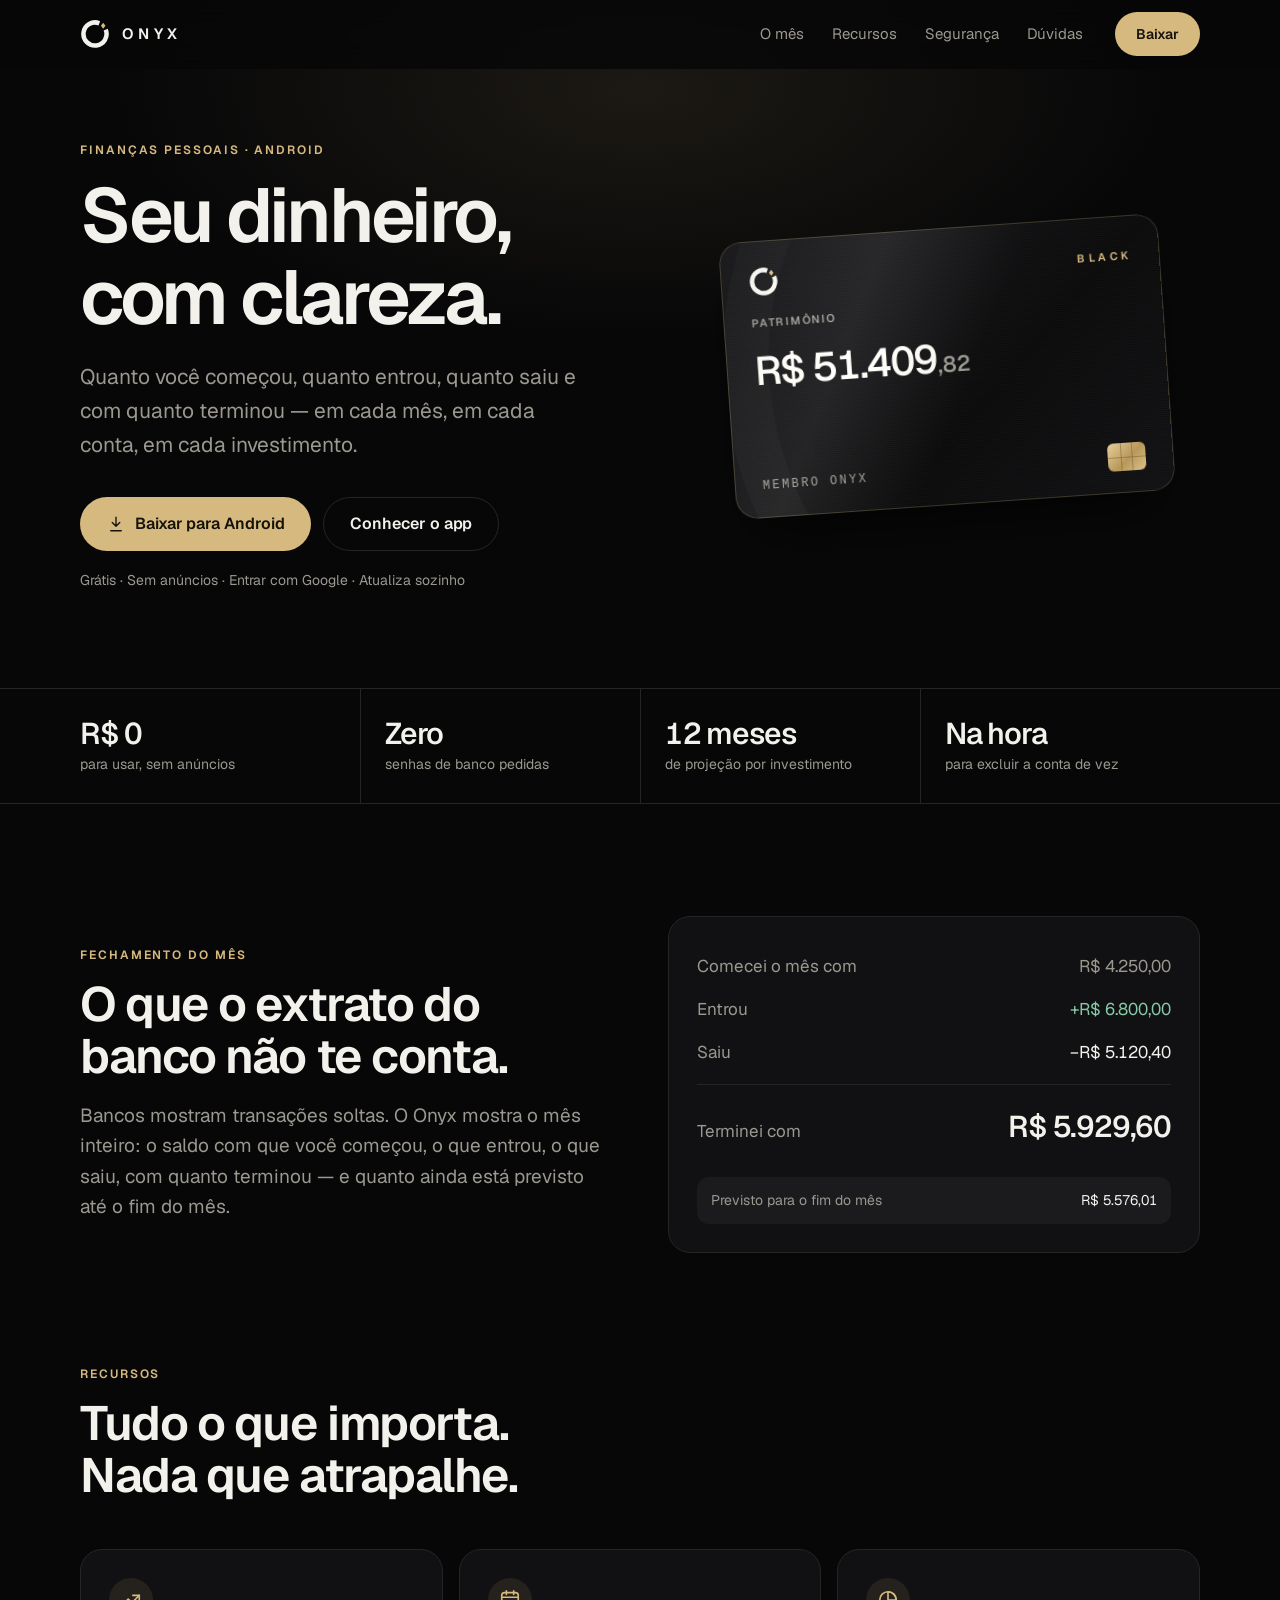
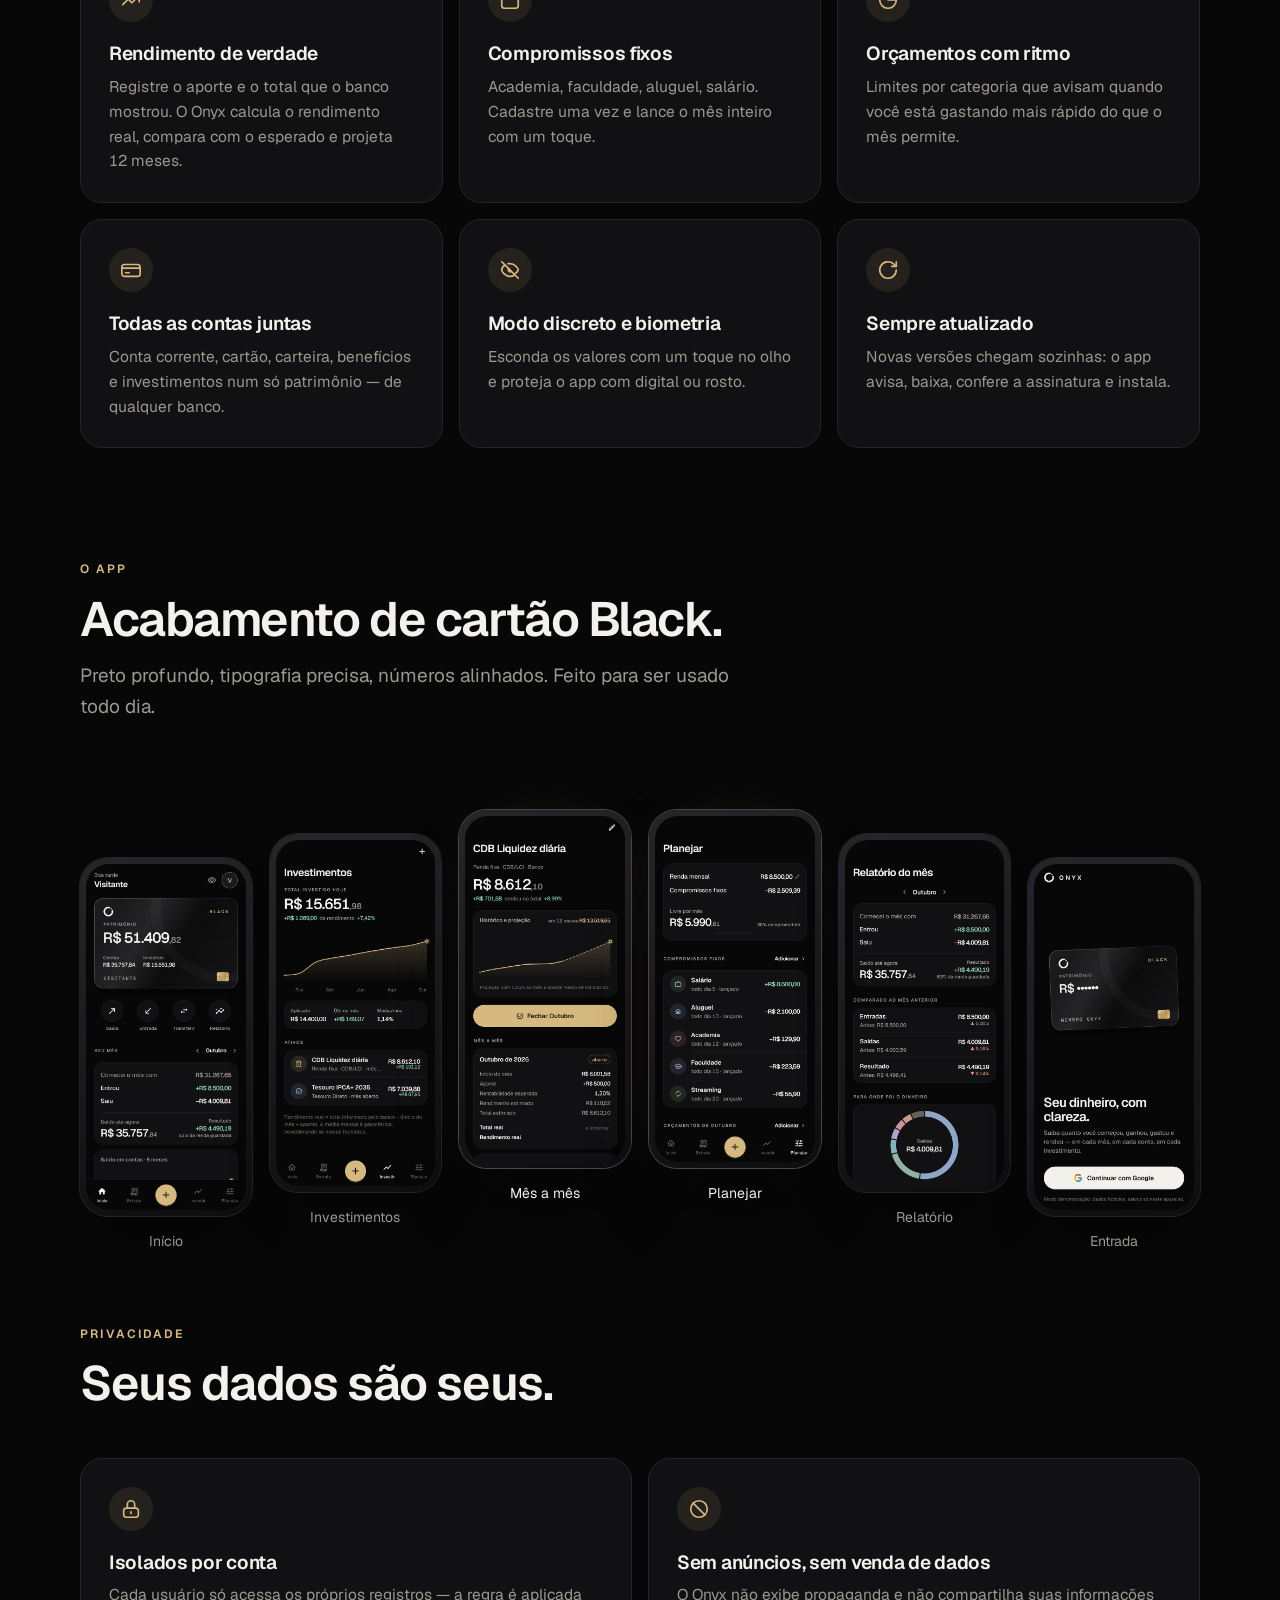
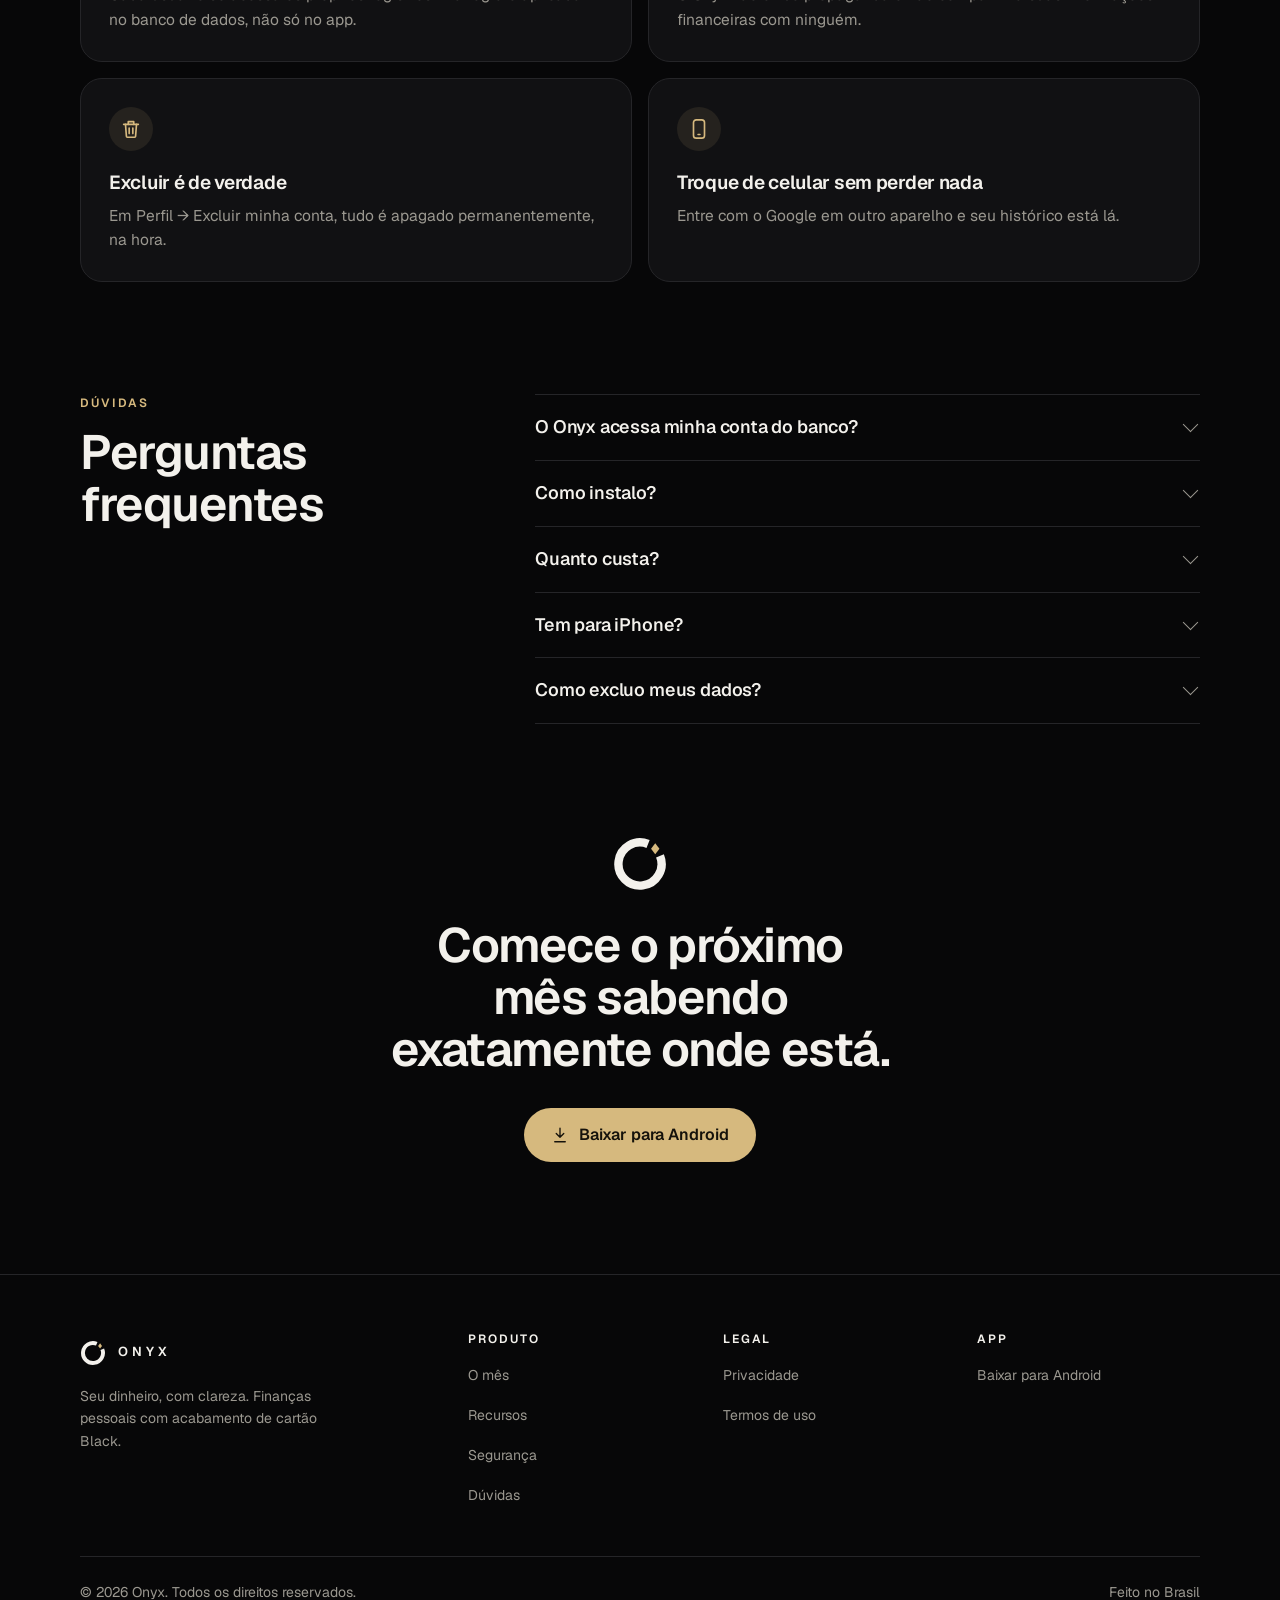
==== index.html @ 0ed80d00 "Atualiza o site do Onyx" ====
<!doctype html>
<html lang="pt-BR">
<head>
  <meta charset="utf-8">
  <meta name="viewport" content="width=device-width, initial-scale=1">
  <title>Onyx — Seu dinheiro, com clareza</title>
  <meta name="description" content="Onyx é o app de finanças pessoais que mostra quanto você começou, ganhou, gastou e rendeu em cada mês. Acabamento premium, privado e sem anúncios.">
  <meta name="theme-color" content="#070708">
  <link rel="icon" href="assets/favicon.svg" type="image/svg+xml">
  <meta property="og:title" content="Onyx — Seu dinheiro, com clareza">
  <meta property="og:description" content="Fechamento do mês, investimentos com rendimento real e planejamento — com acabamento de cartão Black.">
  <meta property="og:type" content="website">
  <meta property="og:locale" content="pt_BR">
  <meta property="og:image" content="assets/og.png">
  <meta name="twitter:card" content="summary_large_image">
  <link rel="preload" href="assets/fonts/Geist.ttf" as="font" type="font/ttf" crossorigin>
  <link rel="stylesheet" href="assets/styles.css">
  <script>document.documentElement.classList.add('js')</script>
</head>
<body>
  <a class="skip" href="#conteudo">Pular para o conteúdo</a>

  <header class="nav" id="nav">
    <div class="wrap">
      <a class="brand" href="./" aria-label="Onyx, página inicial"><img src="assets/logo.svg" alt="" width="30" height="30"><span aria-hidden="true">ONYX</span></a>
      <nav class="nav-links" aria-label="Principal">
        <a href="#mes">O mês</a>
        <a href="#recursos">Recursos</a>
        <a href="#seguranca">Segurança</a>
        <a href="#duvidas">Dúvidas</a>
      </nav>
      <a class="btn btn-primary btn-sm" href="https://kfabzuauczossrmvckpq.supabase.co/storage/v1/object/public/releases/android/stable/onyx-latest.apk">Baixar</a>
    </div>
  </header>

  <main id="conteudo">
    <section class="hero" aria-labelledby="hero-title">
      <div class="wrap">
        <div>
          <p class="overline">Finanças pessoais · Android</p>
          <h1 id="hero-title">Seu dinheiro,<br>com clareza.</h1>
          <p class="lead">Quanto você começou, quanto entrou, quanto saiu e com quanto terminou — em cada mês, em cada conta, em cada investimento.</p>
          <div class="ctas">
            <a class="btn btn-primary" href="https://kfabzuauczossrmvckpq.supabase.co/storage/v1/object/public/releases/android/stable/onyx-latest.apk">
              <svg viewBox="0 0 24 24" fill="none" stroke="currentColor" stroke-width="1.8" stroke-linecap="round" stroke-linejoin="round" aria-hidden="true"><path d="M12 3v12m0 0 5-5m-5 5-5-5M5 21h14"/></svg>
              Baixar para Android
            </a>
            <a class="btn btn-ghost" href="#recursos">Conhecer o app</a>
          </div>
          <p class="note">Grátis · Sem anúncios · Entrar com Google · Atualiza sozinho</p>
        </div>
        <div class="card-stage">
          <div class="black-card" id="card" role="img" aria-label="Cartão Black do Onyx mostrando patrimônio de R$ 51.409,82">
            <div class="top"><img src="assets/logo.svg" alt="" width="30" height="30"><span class="tier">BLACK</span></div>
            <div class="label">PATRIMÔNIO</div>
            <div class="value">R$ 51.409<small>,82</small></div>
            <div class="bottom"><span class="holder">MEMBRO ONYX</span><span class="chip"></span></div>
          </div>
        </div>
      </div>
    </section>

    <section class="facts" aria-label="Em resumo">
      <div class="wrap">
        <ul>
          <li><strong>R$ 0</strong><span>para usar, sem anúncios</span></li>
          <li><strong>Zero</strong><span>senhas de banco pedidas</span></li>
          <li><strong>12 meses</strong><span>de projeção por investimento</span></li>
          <li><strong>Na hora</strong><span>para excluir a conta de vez</span></li>
        </ul>
      </div>
    </section>

    <section class="section" id="mes" aria-labelledby="mes-title">
      <div class="wrap month">
        <div class="reveal">
          <p class="overline">Fechamento do mês</p>
          <h2 id="mes-title">O que o extrato do banco não te conta.</h2>
          <p class="body-lg">Bancos mostram transações soltas. O Onyx mostra o mês inteiro: o saldo com que você começou, o que entrou, o que saiu, com quanto terminou — e quanto ainda está previsto até o fim do mês.</p>
        </div>
        <div class="panel reveal" role="group" aria-label="Exemplo de fechamento do mês">
          <div class="close-row"><span class="k">Comecei o mês com</span><span class="muted">R$ 4.250,00</span></div>
          <div class="close-row"><span class="k">Entrou</span><span class="pos">+R$ 6.800,00</span></div>
          <div class="close-row"><span class="k">Saiu</span><span>−R$ 5.120,40</span></div>
          <div class="close-row total"><span class="k">Terminei com</span><span class="v">R$ 5.929,60</span></div>
          <div class="pending"><span>Previsto para o fim do mês</span><span class="v">R$ 5.576,01</span></div>
        </div>
      </div>
    </section>

    <section class="section" id="recursos" aria-labelledby="recursos-title">
      <div class="wrap">
        <div class="section-head reveal">
          <p class="overline">Recursos</p>
          <h2 id="recursos-title">Tudo o que importa. Nada que atrapalhe.</h2>
        </div>
        <div class="features">
          <article class="feature reveal">
            <div class="ico"><svg viewBox="0 0 24 24" fill="none" stroke="currentColor" stroke-width="1.8" stroke-linecap="round" stroke-linejoin="round" aria-hidden="true"><path d="M3 17l6-6 4 4 8-8"/><path d="M14 7h7v7"/></svg></div>
            <h3>Rendimento de verdade</h3>
            <p class="card-text">Registre o aporte e o total que o banco mostrou. O Onyx calcula o rendimento real, compara com o esperado e projeta 12 meses.</p>
          </article>
          <article class="feature reveal">
            <div class="ico"><svg viewBox="0 0 24 24" fill="none" stroke="currentColor" stroke-width="1.8" stroke-linecap="round" stroke-linejoin="round" aria-hidden="true"><rect x="3" y="4" width="18" height="17" rx="3"/><path d="M3 9h18M8 2v4m8-4v4"/></svg></div>
            <h3>Compromissos fixos</h3>
            <p class="card-text">Academia, faculdade, aluguel, salário. Cadastre uma vez e lance o mês inteiro com um toque.</p>
          </article>
          <article class="feature reveal">
            <div class="ico"><svg viewBox="0 0 24 24" fill="none" stroke="currentColor" stroke-width="1.8" stroke-linecap="round" stroke-linejoin="round" aria-hidden="true"><circle cx="12" cy="12" r="9"/><path d="M12 3a9 9 0 0 1 9 9h-9z"/></svg></div>
            <h3>Orçamentos com ritmo</h3>
            <p class="card-text">Limites por categoria que avisam quando você está gastando mais rápido do que o mês permite.</p>
          </article>
          <article class="feature reveal">
            <div class="ico"><svg viewBox="0 0 24 24" fill="none" stroke="currentColor" stroke-width="1.8" stroke-linecap="round" stroke-linejoin="round" aria-hidden="true"><rect x="2" y="6" width="20" height="13" rx="3"/><path d="M2 10h20M6 15h4"/></svg></div>
            <h3>Todas as contas juntas</h3>
            <p class="card-text">Conta corrente, cartão, carteira, benefícios e investimentos num só patrimônio — de qualquer banco.</p>
          </article>
          <article class="feature reveal">
            <div class="ico"><svg viewBox="0 0 24 24" fill="none" stroke="currentColor" stroke-width="1.8" stroke-linecap="round" stroke-linejoin="round" aria-hidden="true"><path d="M3 3l18 18"/><path d="M10.6 10.6a2 2 0 0 0 2.8 2.8"/><path d="M9.9 5.1A10 10 0 0 1 12 5c5 0 9 5 9 7a12 12 0 0 1-3 3.7M6.6 6.6C4.4 8 3 10.2 3 12c0 2 4 7 9 7a9.7 9.7 0 0 0 4.4-1"/></svg></div>
            <h3>Modo discreto e biometria</h3>
            <p class="card-text">Esconda os valores com um toque no olho e proteja o app com digital ou rosto.</p>
          </article>
          <article class="feature reveal">
            <div class="ico"><svg viewBox="0 0 24 24" fill="none" stroke="currentColor" stroke-width="1.8" stroke-linecap="round" stroke-linejoin="round" aria-hidden="true"><path d="M21 12a9 9 0 1 1-3-6.7L21 8"/><path d="M21 3v5h-5"/></svg></div>
            <h3>Sempre atualizado</h3>
            <p class="card-text">Novas versões chegam sozinhas: o app avisa, baixa, confere a assinatura e instala.</p>
          </article>
        </div>
      </div>
    </section>

    <section class="section" id="app" aria-labelledby="app-title">
      <div class="wrap">
        <div class="section-head reveal">
          <p class="overline">O app</p>
          <h2 id="app-title">Acabamento de cartão Black.</h2>
          <p>Preto profundo, tipografia precisa, números alinhados. Feito para ser usado todo dia.</p>
        </div>
        <ul class="screens" tabindex="0" aria-label="Telas do app">
          <li class="phone"><figure><div class="frame"><img src="assets/screens/inicio.png" width="590" height="1279" alt="Tela inicial com o cartão Black, o patrimônio e o fechamento do mês" loading="lazy" decoding="async"></div><figcaption>Início</figcaption></figure></li>
          <li class="phone"><figure><div class="frame"><img src="assets/screens/investimentos.png" width="590" height="1279" alt="Carteira de investimentos com a evolução do total investido" loading="lazy" decoding="async"></div><figcaption>Investimentos</figcaption></figure></li>
          <li class="phone"><figure><div class="frame"><img src="assets/screens/investimento.png" width="590" height="1279" alt="Detalhe de um investimento com o rendimento mês a mês" loading="lazy" decoding="async"></div><figcaption>Mês a mês</figcaption></figure></li>
          <li class="phone"><figure><div class="frame"><img src="assets/screens/planejar.png" width="590" height="1279" alt="Planejamento do mês com compromissos fixos e orçamentos" loading="lazy" decoding="async"></div><figcaption>Planejar</figcaption></figure></li>
          <li class="phone"><figure><div class="frame"><img src="assets/screens/relatorio.png" width="590" height="1279" alt="Relatório do mês com entradas, saídas e categorias" loading="lazy" decoding="async"></div><figcaption>Relatório</figcaption></figure></li>
          <li class="phone"><figure><div class="frame"><img src="assets/screens/entrar.png" width="590" height="1279" alt="Tela de entrada com o botão Entrar com Google" loading="lazy" decoding="async"></div><figcaption>Entrada</figcaption></figure></li>
        </ul>
      </div>
    </section>

    <section class="section" id="seguranca" aria-labelledby="seguranca-title">
      <div class="wrap">
        <div class="section-head reveal">
          <p class="overline">Privacidade</p>
          <h2 id="seguranca-title">Seus dados são seus.</h2>
        </div>
        <div class="trust">
          <article class="panel reveal">
            <div class="ico"><svg viewBox="0 0 24 24" fill="none" stroke="currentColor" stroke-width="1.8" stroke-linecap="round" stroke-linejoin="round" aria-hidden="true"><rect x="4" y="11" width="16" height="10" rx="3"/><path d="M8 11V7a4 4 0 0 1 8 0v4"/><path d="M12 15v2"/></svg></div>
            <h3>Isolados por conta</h3>
            <p class="card-text">Cada usuário só acessa os próprios registros — a regra é aplicada no banco de dados, não só no app.</p>
          </article>
          <article class="panel reveal">
            <div class="ico"><svg viewBox="0 0 24 24" fill="none" stroke="currentColor" stroke-width="1.8" stroke-linecap="round" stroke-linejoin="round" aria-hidden="true"><circle cx="12" cy="12" r="9"/><path d="M5.6 5.6l12.8 12.8"/></svg></div>
            <h3>Sem anúncios, sem venda de dados</h3>
            <p class="card-text">O Onyx não exibe propaganda e não compartilha suas informações financeiras com ninguém.</p>
          </article>
          <article class="panel reveal">
            <div class="ico"><svg viewBox="0 0 24 24" fill="none" stroke="currentColor" stroke-width="1.8" stroke-linecap="round" stroke-linejoin="round" aria-hidden="true"><path d="M4 7h16"/><path d="M9 7V4h6v3"/><path d="M6 7l1 13a1 1 0 0 0 1 1h8a1 1 0 0 0 1-1l1-13"/><path d="M10 11v6M14 11v6"/></svg></div>
            <h3>Excluir é de verdade</h3>
            <p class="card-text">Em Perfil → Excluir minha conta, tudo é apagado permanentemente, na hora.</p>
          </article>
          <article class="panel reveal">
            <div class="ico"><svg viewBox="0 0 24 24" fill="none" stroke="currentColor" stroke-width="1.8" stroke-linecap="round" stroke-linejoin="round" aria-hidden="true"><rect x="6" y="2" width="12" height="20" rx="3"/><path d="M11 18h2"/></svg></div>
            <h3>Troque de celular sem perder nada</h3>
            <p class="card-text">Entre com o Google em outro aparelho e seu histórico está lá.</p>
          </article>
        </div>
      </div>
    </section>

    <section class="section" id="duvidas" aria-labelledby="duvidas-title">
      <div class="wrap faq">
        <div class="section-head reveal">
          <p class="overline">Dúvidas</p>
          <h2 id="duvidas-title">Perguntas frequentes</h2>
        </div>
        <div class="faq-list reveal">
        <details><summary>O Onyx acessa minha conta do banco?</summary><p>Não. Você registra os lançamentos no app (ou importa o extrato, em breve). O Onyx nunca pede senha de banco.</p></details>
        <details><summary>Como instalo?</summary><p>Toque em “Baixar para Android”, abra o arquivo baixado e permita a instalação quando o Android pedir. Depois disso, as atualizações chegam pelo próprio app.</p></details>
        <details><summary>Quanto custa?</summary><p>O Onyx é gratuito e não tem anúncios.</p></details>
        <details><summary>Tem para iPhone?</summary><p>Ainda não. A versão para iOS está nos planos.</p></details>
        <details><summary>Como excluo meus dados?</summary><p>No app: Perfil → Excluir minha conta. Tudo é apagado na hora, de forma permanente.</p></details>
        </div>
      </div>
    </section>

    <section class="section final" aria-labelledby="final-title">
      <div class="wrap">
        <img class="mark" src="assets/logo.svg" alt="" width="56" height="56">
        <h2 id="final-title">Comece o próximo mês sabendo exatamente onde está.</h2>
        <div class="ctas">
          <a class="btn btn-primary" href="https://kfabzuauczossrmvckpq.supabase.co/storage/v1/object/public/releases/android/stable/onyx-latest.apk">
            <svg viewBox="0 0 24 24" fill="none" stroke="currentColor" stroke-width="1.8" stroke-linecap="round" stroke-linejoin="round" aria-hidden="true"><path d="M12 3v12m0 0 5-5m-5 5-5-5M5 21h14"/></svg>
            Baixar para Android
          </a>
        </div>
      </div>
    </section>
  </main>

  <footer class="site-footer">
    <div class="wrap">
      <div class="foot-grid">
        <div class="foot-brand">
          <a class="brand" href="./" aria-label="Onyx, página inicial"><img src="assets/logo.svg" alt="" width="26" height="26"><span aria-hidden="true">ONYX</span></a>
          <p>Seu dinheiro, com clareza. Finanças pessoais com acabamento de cartão Black.</p>
        </div>
        <nav class="foot-col" aria-labelledby="f-produto">
          <h2 id="f-produto">Produto</h2>
          <ul>
            <li><a href="#mes">O mês</a></li>
            <li><a href="#recursos">Recursos</a></li>
            <li><a href="#seguranca">Segurança</a></li>
            <li><a href="#duvidas">Dúvidas</a></li>
          </ul>
        </nav>
        <nav class="foot-col" aria-labelledby="f-legal">
          <h2 id="f-legal">Legal</h2>
          <ul>
            <li><a href="privacidade.html">Privacidade</a></li>
            <li><a href="termos.html">Termos de uso</a></li>
          </ul>
        </nav>
        <nav class="foot-col" aria-labelledby="f-contato">
          <h2 id="f-contato">App</h2>
          <ul>
            <li><a href="https://kfabzuauczossrmvckpq.supabase.co/storage/v1/object/public/releases/android/stable/onyx-latest.apk">Baixar para Android</a></li>
          </ul>
        </nav>
      </div>
      <div class="foot-bottom">
        <span>© <span id="year">2026</span> Onyx. Todos os direitos reservados.</span>
        <span>Feito no Brasil</span>
      </div>
    </div>
  </footer>

  <script src="assets/site.js" defer></script>
</body>
</html>
---- assets/styles.css ----
/* Onyx — site institucional. Mesma identidade do app: preto profundo, grafite, branco quente e champanhe. */

@font-face {
  font-family: 'Geist';
  src: url('fonts/Geist.ttf') format('truetype');
  font-weight: 100 900;
  font-display: swap;
}

:root {
  /* Paleta */
  --bg: #070708;
  --surface: #111113;
  --surface-high: #1b1b1e;
  --line: #252528;
  --text: #f3f1ec;
  --muted: #9b9890;
  --accent: #d6b97e;
  --on-accent: #15120b;
  --positive: #86cba6;
  /* Derivados da paleta (sem cores novas) */
  --text-soft: color-mix(in srgb, var(--text) 84%, var(--bg));
  --accent-10: rgba(214, 185, 126, .10);
  --accent-30: rgba(214, 185, 126, .30);
  --line-strong: color-mix(in srgb, var(--line) 70%, var(--muted));
  /* Tokens */
  --radius: 22px;
  --radius-sm: 12px;
  --gutter: 20px;
  --max: 1120px;
  --section-y: clamp(72px, 10vw, 112px);
  --head-gap: clamp(32px, 4vw, 48px);
  --ease: cubic-bezier(.2, 0, 0, 1);
  --nav-h: 68px;
  color-scheme: dark;
}

* { box-sizing: border-box; }
html { scroll-behavior: smooth; scroll-padding-top: calc(var(--nav-h) + 16px); -webkit-text-size-adjust: 100%; }
body {
  margin: 0;
  background: var(--bg);
  color: var(--text);
  font-family: 'Geist', ui-sans-serif, system-ui, -apple-system, 'Segoe UI', sans-serif;
  font-size: 17px;
  line-height: 1.6;
  font-feature-settings: 'tnum' 1;
  -webkit-font-smoothing: antialiased;
  overflow-x: clip;
}
img, svg { display: block; }
img { max-width: 100%; height: auto; }
a { color: inherit; }
::selection { background: var(--accent-30); }
figure { margin: 0; }
p { margin: 0; }

/* Foco visível em tudo que é interativo */
:focus { outline: none; }
:focus-visible { outline: 2px solid var(--accent); outline-offset: 3px; border-radius: 8px; }
.btn:focus-visible { border-radius: 999px; }

.skip {
  position: absolute; left: 16px; top: -100px; z-index: 50;
  background: var(--accent); color: var(--on-accent); padding: 12px 18px; border-radius: 999px;
  font-weight: 600; text-decoration: none;
}
.skip:focus { top: 12px; }
.sr-only { position: absolute; width: 1px; height: 1px; overflow: hidden; clip: rect(0 0 0 0); white-space: nowrap; }

.wrap { width: min(var(--max), 100% - 2 * var(--gutter)); margin-inline: auto; }

/* ── Tipografia ────────────────────────────────────────────── */
h1, h2, h3 { margin: 0; font-weight: 620; letter-spacing: -.03em; line-height: 1.08; text-wrap: balance; }
h1 { font-size: clamp(40px, 7vw, 76px); letter-spacing: -.045em; }
h2 { font-size: clamp(30px, 4.4vw, 48px); }
h3 { font-size: 19px; letter-spacing: -.015em; line-height: 1.3; }
.overline { font-size: 12px; font-weight: 620; letter-spacing: .16em; text-transform: uppercase; color: var(--accent); }
.overline + h1, .overline + h2 { margin-top: 14px; }
.muted { color: var(--muted); }
.body-lg { font-size: clamp(17px, 1.6vw, 19px); color: var(--muted); max-width: 60ch; text-wrap: pretty; }

/* ── Navegação ─────────────────────────────────────────────── */
.nav {
  position: sticky; top: 0; z-index: 20;
  background: rgba(7, 7, 8, .8);
  backdrop-filter: saturate(140%) blur(14px);
  -webkit-backdrop-filter: saturate(140%) blur(14px);
  border-bottom: 1px solid transparent;
  transition: border-color .3s;
}
.nav.scrolled { border-color: var(--line); }
.nav .wrap { display: flex; align-items: center; gap: 20px; height: var(--nav-h); }
.brand { display: inline-flex; align-items: center; gap: 12px; min-height: 44px; text-decoration: none; }
.brand img { width: 30px; height: 30px; }
.brand span { font-size: 15px; font-weight: 620; letter-spacing: .32em; }
.nav-links { display: flex; gap: 4px; margin-left: auto; }
.nav-links a {
  display: inline-flex; align-items: center; min-height: 44px; padding: 0 12px; border-radius: 999px;
  text-decoration: none; color: var(--muted); font-size: 15px; transition: color .2s;
}
.nav-links a:hover, .nav-links a[aria-current='page'] { color: var(--text); }
@media (max-width: 760px) {
  .nav-links { display: none; }
  .nav .btn { margin-left: auto; }
}

/* ── Botões ────────────────────────────────────────────────── */
.btn {
  display: inline-flex; align-items: center; justify-content: center; gap: 10px;
  min-height: 54px; padding: 0 26px; border-radius: 999px;
  font: 600 16px/1 'Geist', sans-serif; letter-spacing: -.005em; text-decoration: none; white-space: nowrap;
  border: 1px solid transparent; cursor: pointer;
  transition: transform .2s var(--ease), filter .2s, background-color .2s, border-color .2s;
}
.btn:active { transform: scale(.98); }
.btn-primary { background: var(--accent); color: var(--on-accent); }
.btn-primary:hover { filter: brightness(1.07); }
.btn-ghost { border-color: var(--line); color: var(--text); background: transparent; }
.btn-ghost:hover { border-color: var(--muted); background: var(--surface); }
.btn-sm { min-height: 44px; padding: 0 20px; font-size: 14px; }
.btn svg { width: 18px; height: 18px; }
.ctas { display: flex; gap: 12px; flex-wrap: wrap; }

/* ── Hero ──────────────────────────────────────────────────── */
.hero { padding: clamp(40px, 6vw, 72px) 0 clamp(64px, 8vw, 96px); position: relative; overflow-x: clip; }
.hero::before {
  content: ''; position: absolute; inset: -20% -10% auto; height: 720px; pointer-events: none;
  background: radial-gradient(closest-side, var(--accent-10), transparent 70%);
  transform: translateY(-30%);
}
.hero .wrap { display: grid; grid-template-columns: 1.05fr .95fr; gap: 56px; align-items: center; position: relative; }
.hero .lead { font-size: clamp(18px, 2vw, 21px); color: var(--muted); margin-top: 22px; max-width: 36ch; text-wrap: pretty; }
.hero .ctas { margin-top: 36px; }
.hero .note { margin-top: 18px; font-size: 14px; color: var(--muted); text-wrap: balance; }
@media (max-width: 900px) {
  .hero .wrap { grid-template-columns: 1fr; gap: 48px; }
}
@media (max-width: 420px) {
  .hero .ctas .btn { flex: 1 1 100%; }
}

/* ── Cartão Black ──────────────────────────────────────────── */
.card-stage { perspective: 1200px; display: grid; place-items: center; }
.black-card {
  --rx: 0deg; --ry: 0deg; --sx: 30%;
  width: min(440px, 92%); aspect-ratio: 1.586; border-radius: var(--radius); padding: 26px 28px 22px;
  position: relative; overflow: hidden; display: flex; flex-direction: column;
  background:
    repeating-linear-gradient(0deg, rgba(255, 255, 255, .018) 0 1px, transparent 1px 2px),
    linear-gradient(135deg, var(--surface-high) 0%, #0b0b0c 60%, var(--surface) 100%);
  box-shadow: 0 30px 60px -20px rgba(0, 0, 0, .8), 0 0 0 1px rgba(214, 185, 126, .22) inset;
  transform: rotateX(var(--rx)) rotateY(var(--ry)) rotate(-4deg);
  transition: transform .5s var(--ease);
  animation: float 6s ease-in-out infinite;
}
.black-card::after {
  content: ''; position: absolute; inset: 0; pointer-events: none; mix-blend-mode: plus-lighter;
  background: linear-gradient(115deg, transparent calc(var(--sx) - 25%), rgba(255, 255, 255, .07) var(--sx), transparent calc(var(--sx) + 25%));
}
.black-card::before {
  content: ''; position: absolute; width: 150%; aspect-ratio: 1; right: -70%; top: -85%; border-radius: 50%;
  border: 46px solid rgba(255, 255, 255, .025);
}
@keyframes float { 50% { translate: 0 -10px; } }
.black-card .top { display: flex; align-items: center; justify-content: space-between; }
.black-card .top img { width: 30px; height: 30px; }
.black-card .tier { font-size: 11px; font-weight: 620; letter-spacing: .32em; color: var(--accent); }
.black-card .label { margin-top: 18px; font-size: 11px; letter-spacing: .16em; color: var(--muted); font-weight: 600; }
.black-card .value { font-size: clamp(30px, 5vw, 40px); font-weight: 540; letter-spacing: -.04em; margin-top: 6px; }
.black-card .value small { font-size: .55em; color: var(--muted); letter-spacing: 0; }
.black-card .bottom { margin-top: auto; display: flex; align-items: flex-end; justify-content: space-between; }
.black-card .holder { font-family: ui-monospace, 'Cascadia Mono', monospace; font-size: 12px; letter-spacing: .2em; color: var(--muted); }
.chip { width: 38px; height: 28px; border-radius: 6px; background: linear-gradient(135deg, #e6cf9c, #b8975a 55%, #dcc287); position: relative; }
.chip::before, .chip::after { content: ''; position: absolute; background: rgba(125, 100, 54, .55); }
.chip::before { left: 34%; right: 34%; top: 0; bottom: 0; border-inline: 1px solid rgba(125, 100, 54, .55); background: none; }
.chip::after { left: 0; right: 0; top: 50%; height: 1px; }

/* ── Faixa de garantias ────────────────────────────────────── */
.facts { border-block: 1px solid var(--line); }
.facts ul { list-style: none; margin: 0; padding: 0; display: grid; grid-template-columns: repeat(4, 1fr); }
.facts li { padding: 28px 24px; display: flex; flex-direction: column; gap: 4px; }
.facts li + li { border-left: 1px solid var(--line); }
.facts li:first-child { padding-left: 0; }
.facts strong { font-size: clamp(24px, 2.6vw, 30px); font-weight: 560; letter-spacing: -.04em; line-height: 1.15; }
.facts span { font-size: 14px; color: var(--muted); line-height: 1.4; }
@media (max-width: 860px) {
  .facts ul { grid-template-columns: repeat(2, 1fr); }
  .facts li { padding: 22px 0 22px 20px; }
  .facts li:nth-child(odd) { padding-left: 0; border-left: 0; }
  .facts li:nth-child(n + 3) { border-top: 1px solid var(--line); }
}

/* ── Seções ────────────────────────────────────────────────── */
/* Ritmo vertical único: cada seção abre com o mesmo respiro; a última fecha a página. */
.section { padding-top: var(--section-y); }
.section:last-child { padding-bottom: var(--section-y); }
.section-head { max-width: 680px; margin-bottom: var(--head-gap); }
.section-head > p:not(.overline) { margin-top: 16px; font-size: clamp(17px, 1.6vw, 19px); color: var(--muted); max-width: 60ch; }

/* Cartões: mesmo raio, mesma borda */
.panel, .feature { background: var(--surface); border: 1px solid var(--line); border-radius: var(--radius); padding: 28px; }
.ico {
  width: 44px; height: 44px; flex: none; border-radius: 50%; display: grid; place-items: center;
  background: var(--accent-10); color: var(--accent); margin-bottom: 20px;
}
.ico svg { width: 22px; height: 22px; }
.card-text { margin-top: 8px; color: var(--muted); font-size: 15.5px; max-width: 60ch; }

/* Fechamento do mês */
.month { display: grid; grid-template-columns: 1fr 1fr; gap: 56px; align-items: center; }
.month .body-lg { margin-top: 18px; }
@media (max-width: 900px) { .month { grid-template-columns: 1fr; gap: 40px; } }
.close-row { display: flex; justify-content: space-between; gap: 16px; padding: 8px 0; font-size: 17px; }
.close-row .k { color: var(--muted); }
.close-row.total { border-top: 1px solid var(--line); margin-top: 10px; padding-top: 18px; align-items: baseline; }
.close-row.total .v { font-size: clamp(24px, 3vw, 30px); font-weight: 560; letter-spacing: -.04em; }
.pos { color: var(--positive); }
.pending {
  margin-top: 18px; padding: 12px 14px; border-radius: var(--radius-sm); background: var(--surface-high);
  display: flex; justify-content: space-between; gap: 12px; font-size: 14px; color: var(--muted);
}
.pending .v { color: var(--text); }

/* Recursos e segurança */
.features { display: grid; grid-template-columns: repeat(3, 1fr); gap: 16px; }
.trust { display: grid; grid-template-columns: repeat(2, 1fr); gap: 16px; }
@media (max-width: 960px) { .features { grid-template-columns: repeat(2, 1fr); } }
@media (max-width: 720px) { .trust { grid-template-columns: 1fr; } }
@media (max-width: 620px) { .features { grid-template-columns: 1fr; } }
.feature { transition: border-color .3s, transform .3s var(--ease); }
.feature:hover { border-color: var(--line-strong); transform: translateY(-2px); }

/* Capturas */
.screens {
  list-style: none; margin: 0 calc(-1 * var(--gutter)); padding: 8px var(--gutter) 24px;
  display: flex; gap: 20px; overflow-x: auto; scroll-snap-type: x mandatory; scrollbar-width: none;
  overscroll-behavior-x: contain;
}
.screens::-webkit-scrollbar { display: none; }
.screens:focus-visible { outline-offset: -2px; border-radius: var(--radius); }
.phone { flex: 0 0 auto; width: min(248px, 68vw); scroll-snap-align: center; }
.phone .frame {
  border-radius: 34px; padding: 8px; background: linear-gradient(160deg, #26262a, #0e0e10);
  box-shadow: 0 0 0 1px var(--line), 0 30px 60px -30px rgba(0, 0, 0, .9);
}
.phone img { border-radius: 27px; width: 100%; aspect-ratio: 590 / 1279; }
.phone figcaption { text-align: center; font-size: 14px; color: var(--muted); margin-top: 14px; }
/* Desktop: todas as telas visíveis, sem corte, em arco com destaque central */
@media (min-width: 1080px) {
  .screens {
    margin: 0; padding: 48px 0 0; overflow: visible; scroll-snap-type: none;
    display: grid; grid-template-columns: repeat(6, 1fr); gap: 18px; align-items: start;
  }
  .phone { width: auto; transition: translate .5s var(--ease); }
  .phone .frame { border-radius: 28px; padding: 6px; }
  .phone img { border-radius: 23px; }
  .phone:nth-child(1), .phone:nth-child(6) { transform: translateY(40px); }
  .phone:nth-child(2), .phone:nth-child(5) { transform: translateY(16px); }
  .phone:nth-child(3), .phone:nth-child(4) { transform: translateY(-8px); }
  .phone:nth-child(3) .frame, .phone:nth-child(4) .frame {
    box-shadow: 0 0 0 1px var(--line-strong), 0 40px 80px -30px rgba(0, 0, 0, 1), 0 0 80px -20px var(--accent-10);
  }
  .phone:nth-child(3) figcaption, .phone:nth-child(4) figcaption { color: var(--text); }
  .phone:hover { translate: 0 -10px; }
}

/* FAQ */
.faq { display: grid; grid-template-columns: minmax(0, 1fr) minmax(0, 1.7fr); gap: 24px 64px; align-items: start; }
.faq .section-head { margin-bottom: 0; position: sticky; top: calc(var(--nav-h) + 32px); }
@media (max-width: 900px) { .faq { grid-template-columns: 1fr; } .faq .section-head { position: static; margin-bottom: 8px; } }
.faq details { border-bottom: 1px solid var(--line); }
.faq details:first-of-type { border-top: 1px solid var(--line); }
.faq summary {
  cursor: pointer; list-style: none; display: flex; align-items: center; justify-content: space-between; gap: 16px;
  min-height: 44px; padding: 18px 0; font-size: 18px; font-weight: 560; letter-spacing: -.01em;
}
.faq summary::-webkit-details-marker { display: none; }
.faq summary::after {
  content: ''; flex: none; width: 10px; height: 10px; margin-right: 4px;
  border-right: 1.8px solid var(--muted); border-bottom: 1.8px solid var(--muted);
  transform: translateY(-3px) rotate(45deg); transition: transform .25s var(--ease), border-color .2s;
}
.faq summary:hover::after { border-color: var(--text); }
.faq details[open] summary::after { transform: translateY(2px) rotate(-135deg); }
.faq details p { padding-bottom: 22px; color: var(--muted); max-width: 64ch; }
.faq details a { color: var(--text); text-underline-offset: 3px; overflow-wrap: anywhere; }

/* CTA final */
.final { text-align: center; }
.final .mark { width: 56px; height: 56px; margin: 0 auto 28px; }
.final h2 { max-width: 18ch; margin-inline: auto; }
.final .ctas { justify-content: center; margin-top: 32px; }

/* ── Rodapé ────────────────────────────────────────────────── */
.site-footer { border-top: 1px solid var(--line); padding: 56px 0 40px; color: var(--muted); font-size: 14px; }
.foot-grid { display: grid; grid-template-columns: 1.6fr repeat(3, 1fr); gap: 40px 32px; }
.foot-brand .brand { color: var(--text); }
.foot-brand .brand img { width: 26px; height: 26px; }
.foot-brand .brand span { font-size: 13px; }
.foot-brand p { margin-top: 10px; max-width: 30ch; }
.foot-col h2 { font-size: 12px; font-weight: 620; letter-spacing: .16em; text-transform: uppercase; color: var(--text); line-height: 1.4; margin-bottom: 8px; }
.foot-col ul { list-style: none; margin: 0; padding: 0; }
.foot-col a { display: inline-flex; align-items: center; min-height: 40px; text-decoration: none; color: var(--muted); transition: color .2s; overflow-wrap: anywhere; }
.foot-col a:hover { color: var(--text); }
.foot-bottom {
  margin-top: 40px; padding-top: 24px; border-top: 1px solid var(--line);
  display: flex; flex-wrap: wrap; justify-content: space-between; gap: 8px 24px;
}
@media (max-width: 860px) { .foot-grid { grid-template-columns: repeat(2, 1fr); } .foot-brand { grid-column: 1 / -1; } }
@media (max-width: 420px) { .foot-grid { gap: 28px 16px; } .foot-col:last-child { grid-column: 1 / -1; } }

/* ── Páginas de texto (privacidade, termos) ────────────────── */
.doc { padding: clamp(40px, 6vw, 64px) 0 var(--section-y); }
.doc-layout { display: grid; grid-template-columns: 220px minmax(0, 660px); gap: 64px; justify-content: center; align-items: start; }
.doc-head { grid-column: 1 / -1; max-width: 660px; margin-left: calc(220px + 64px); }
.doc h1 { font-size: clamp(34px, 5vw, 48px); }
.doc .updated { margin-top: 12px; color: var(--muted); font-size: 14px; }
.toc { position: sticky; top: calc(var(--nav-h) + 24px); }
.toc h2 { font-size: 12px; font-weight: 620; letter-spacing: .16em; text-transform: uppercase; color: var(--muted); margin: 0 0 10px; line-height: 1.4; }
.toc ol { list-style: none; margin: 0; padding: 0; border-left: 1px solid var(--line); }
.toc a {
  display: flex; gap: 10px; align-items: center; min-height: 40px; padding: 4px 0 4px 16px; margin-left: -1px;
  border-left: 1px solid transparent; text-decoration: none; color: var(--muted); font-size: 14px; line-height: 1.35;
  transition: color .2s, border-color .2s;
}
.toc a:hover { color: var(--text); }
.toc a[aria-current='true'] { color: var(--text); border-left-color: var(--accent); }
.toc .n { color: var(--muted); min-width: 1.2em; }
.doc-body > p:first-child { font-size: 18px; color: var(--text); }
.doc-body h2 { font-size: 22px; letter-spacing: -.02em; margin: 48px 0 12px; display: flex; gap: 12px; align-items: baseline; }
.doc-body h2 .n { color: var(--muted); font-weight: 500; }
.doc-body p, .doc-body li { color: var(--text-soft); }
.doc-body p + p, .doc-body ul + p { margin-top: 12px; }
.doc-body ul { padding-left: 20px; margin: 12px 0; }
.doc-body li { margin: 8px 0; }
.doc-body li::marker { color: var(--muted); }
.doc-body a { color: var(--accent); text-underline-offset: 3px; }
.doc-body strong { color: var(--text); font-weight: 600; }
@media (max-width: 960px) {
  .doc-layout { grid-template-columns: minmax(0, 1fr); gap: 32px; max-width: 660px; margin-inline: auto; }
  .doc-head { margin-left: 0; }
  .toc { position: static; background: var(--surface); border: 1px solid var(--line); border-radius: var(--radius); padding: 20px 20px 12px; }
  .toc ol { border-left: 0; }
  .toc a { padding-left: 0; border-left: 0; }
  .toc a[aria-current='true'] { border-left: 0; }
}

/* ── Aparecer ao rolar ─────────────────────────────────────── */
.js .reveal { opacity: 0; transform: translateY(18px); transition: opacity .8s var(--ease), transform .8s var(--ease); }
.js .reveal.in { opacity: 1; transform: none; }

/* ── Movimento reduzido ────────────────────────────────────── */
@media (prefers-reduced-motion: reduce) {
  html { scroll-behavior: auto; }
  *, *::before, *::after { animation: none !important; transition-duration: .01ms !important; }
  .js .reveal { opacity: 1; transform: none; }
  .feature:hover { transform: none; }
  .phone:hover { translate: none; }
}
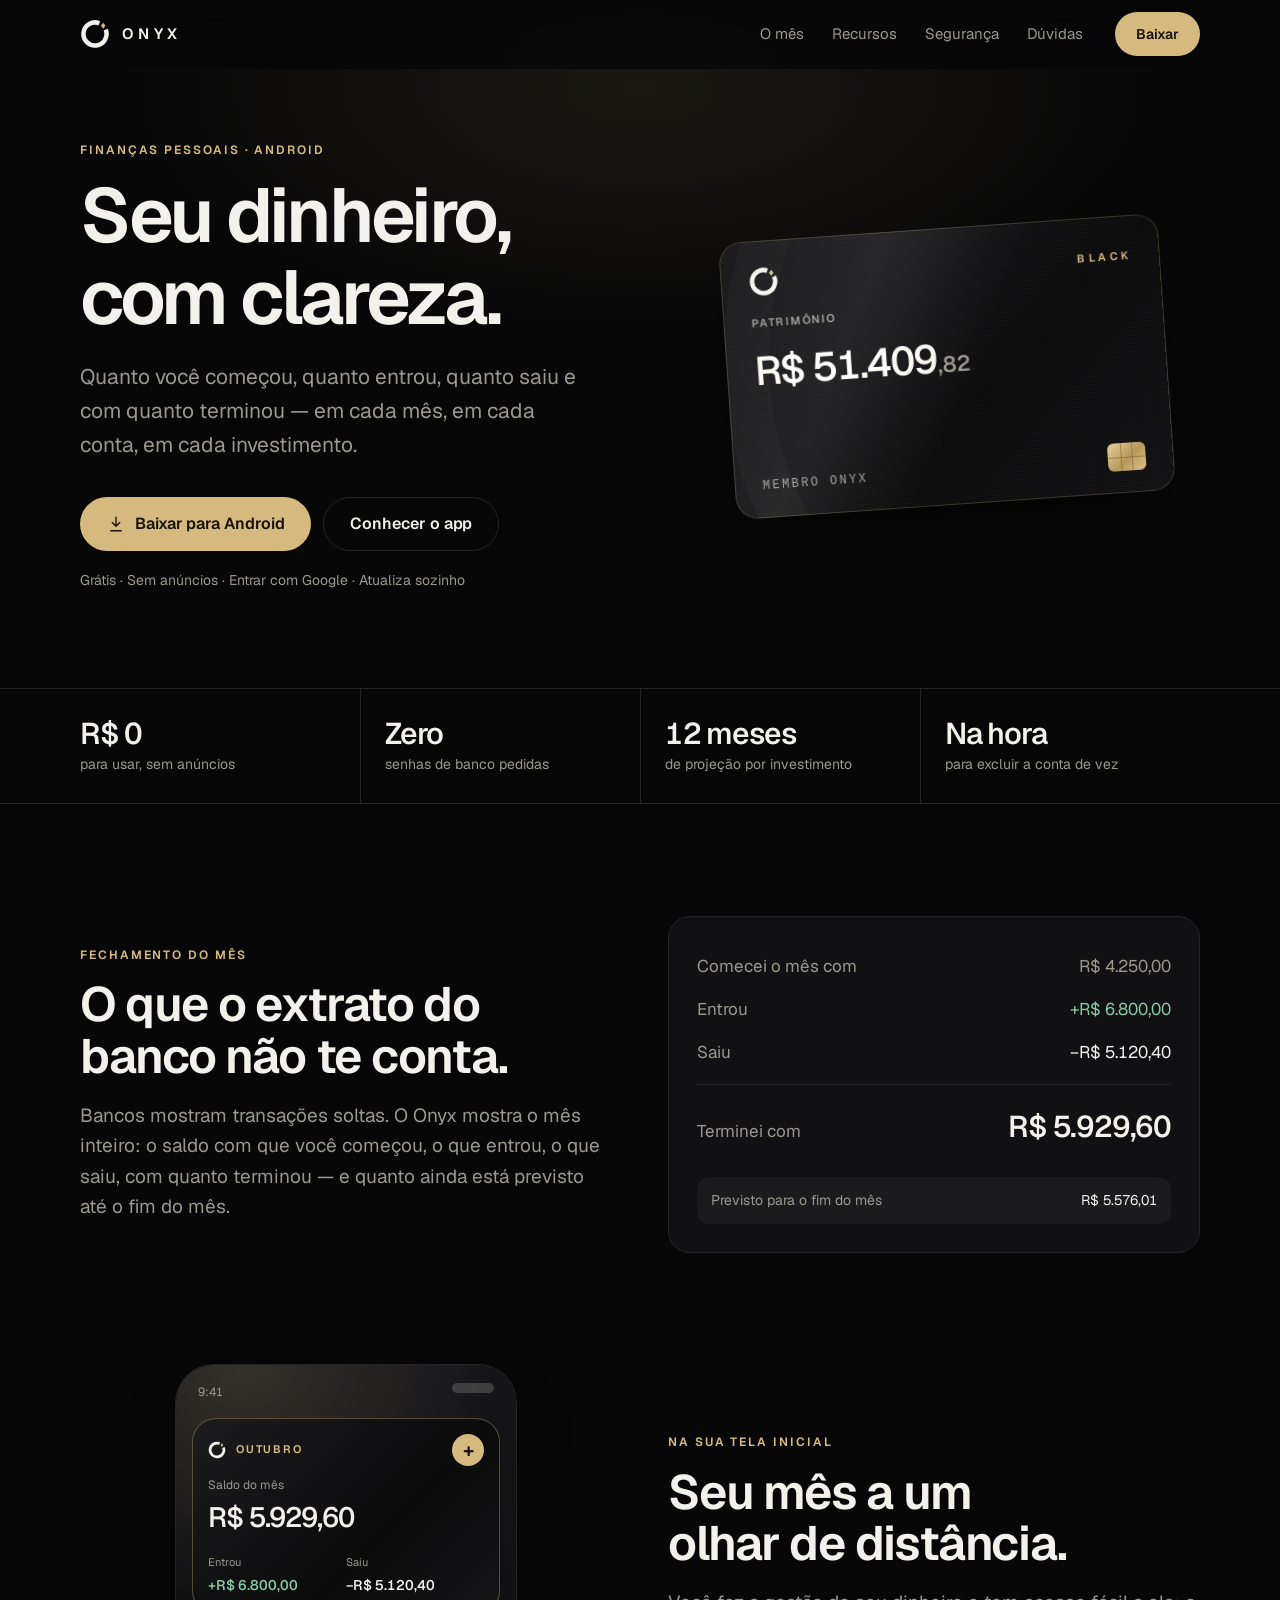
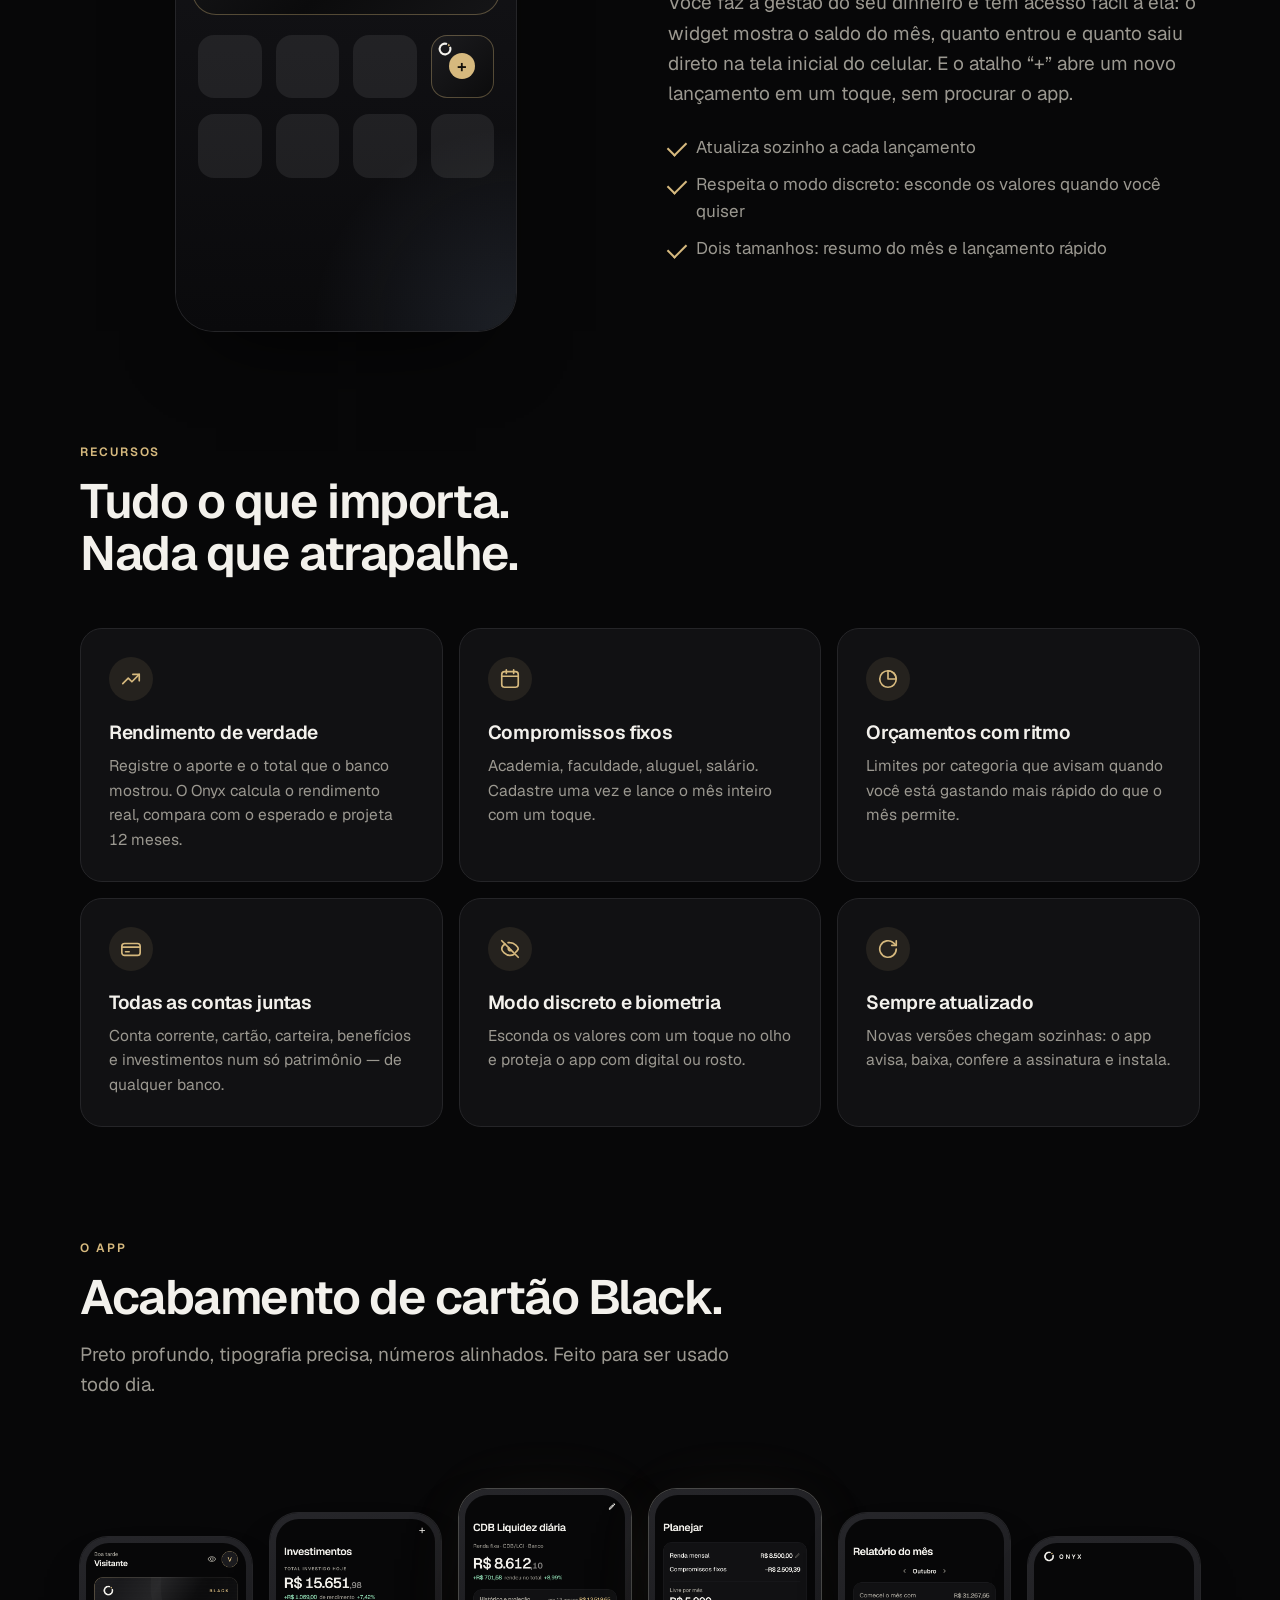
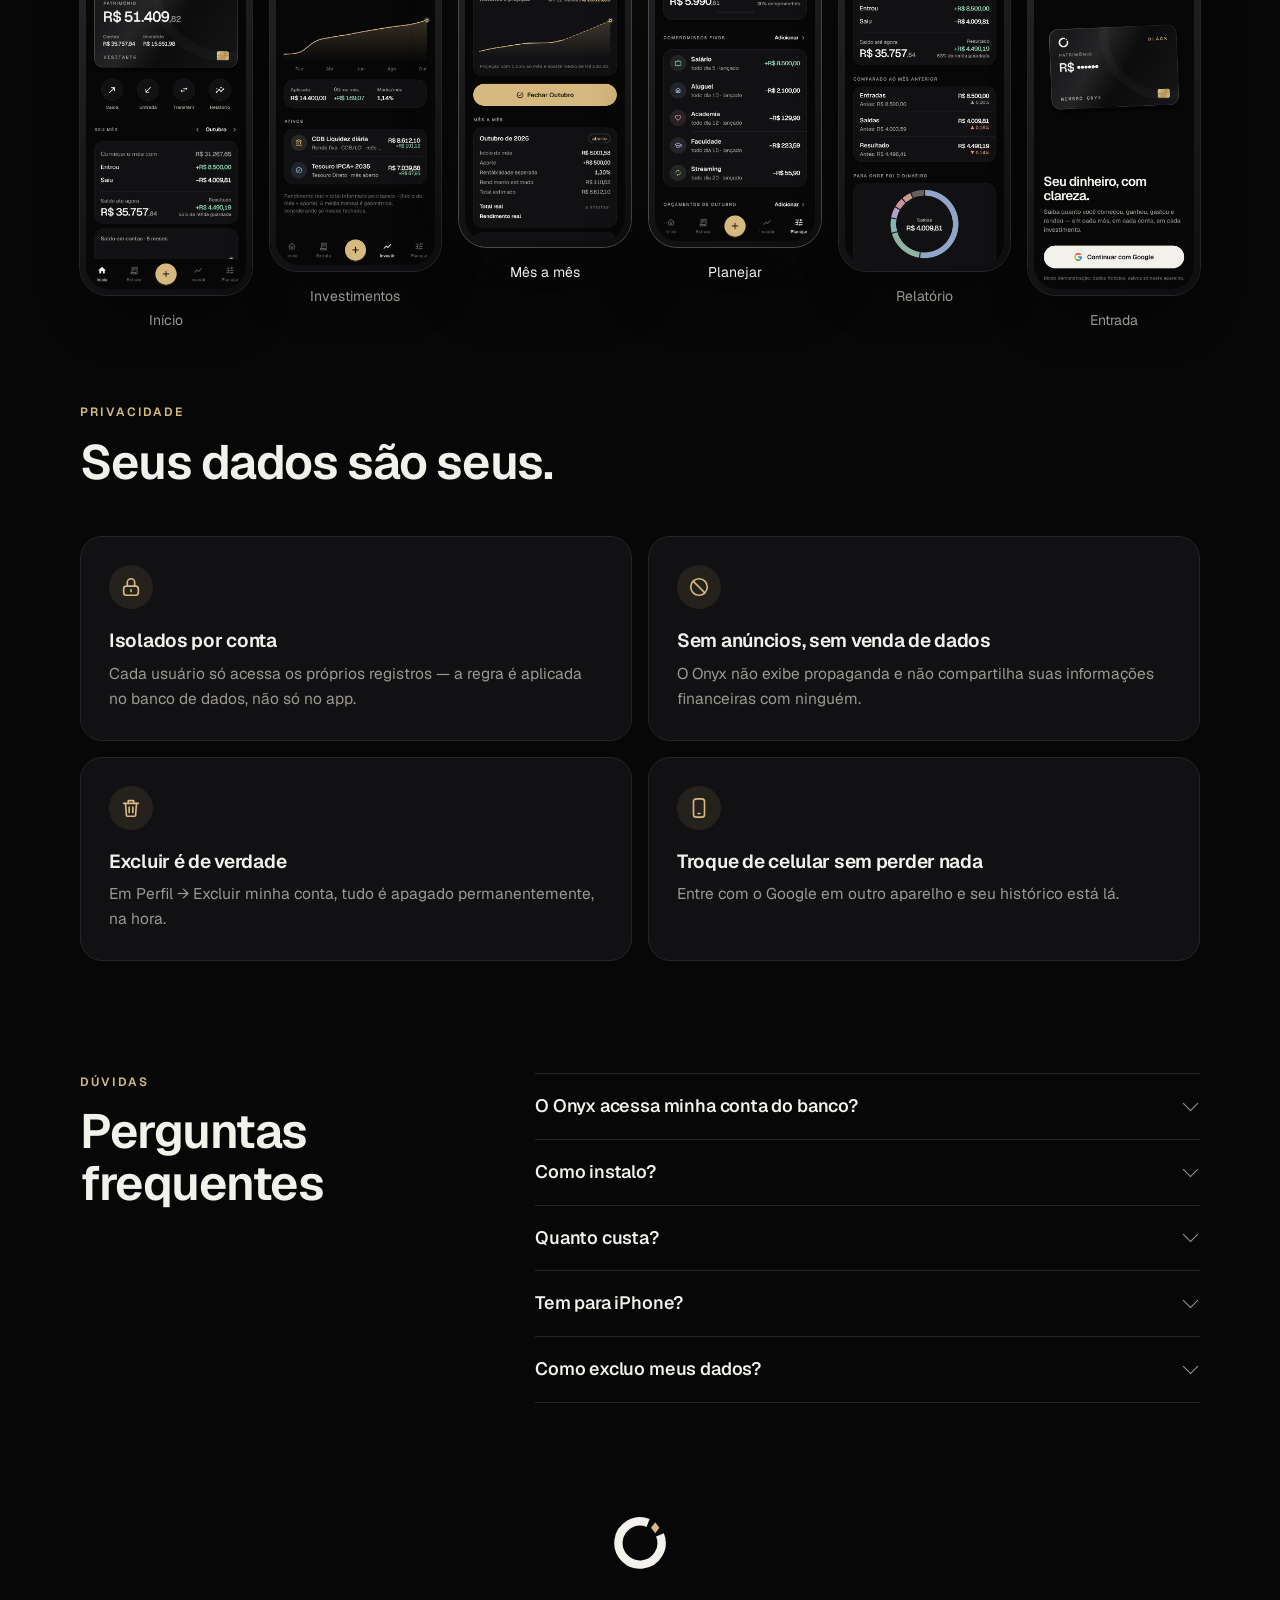
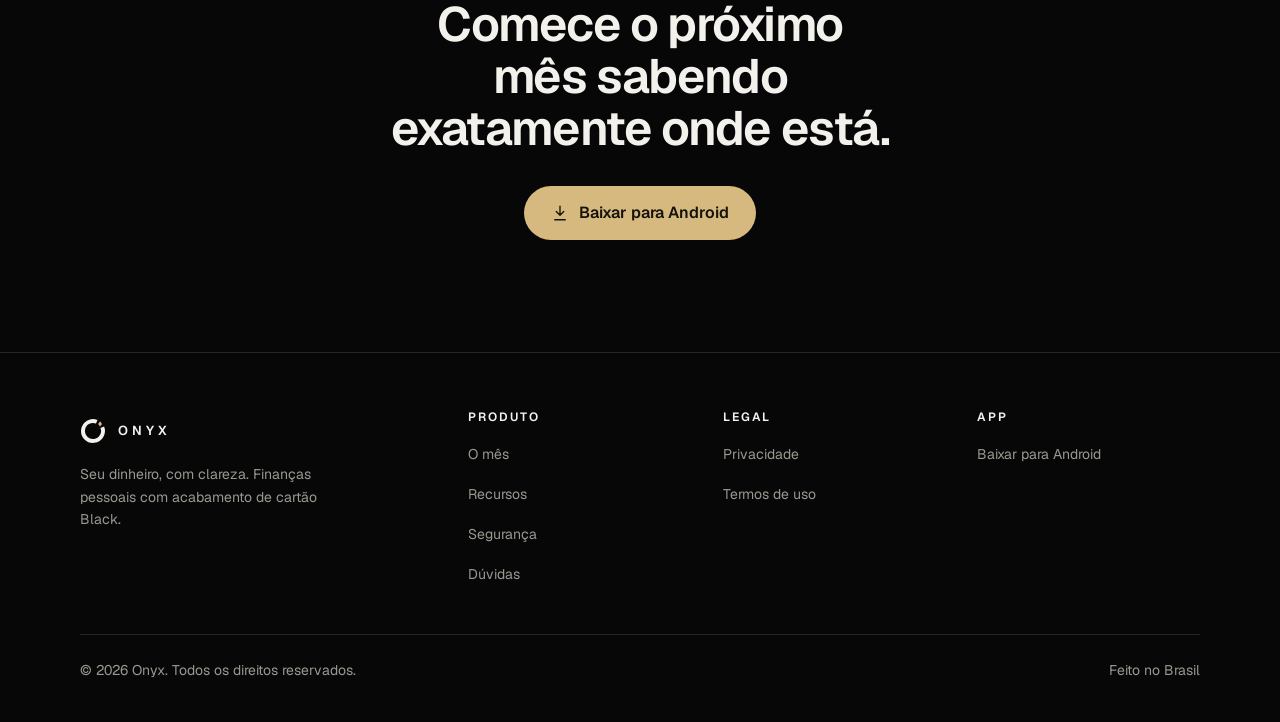
==== commit bf7ffaf9: "Site: seção dos widgets na tela inicial" ====
--- a/index.html
+++ b/index.html
@@ -88,6 +88,42 @@
       </div>
     </section>
 
+    <section class="section" id="widgets" aria-labelledby="widgets-title">
+      <div class="wrap month month-reverse">
+        <div class="reveal">
+          <p class="overline">Na sua tela inicial</p>
+          <h2 id="widgets-title">Seu mês a um olhar de distância.</h2>
+          <p class="body-lg">Você faz a gestão do seu dinheiro e tem acesso fácil a ela: o widget mostra o saldo do mês, quanto entrou e quanto saiu direto na tela inicial do celular. E o atalho “+” abre um novo lançamento em um toque, sem procurar o app.</p>
+          <ul class="checks">
+            <li>Atualiza sozinho a cada lançamento</li>
+            <li>Respeita o modo discreto: esconde os valores quando você quiser</li>
+            <li>Dois tamanhos: resumo do mês e lançamento rápido</li>
+          </ul>
+        </div>
+        <div class="homescreen reveal" role="img" aria-label="Tela inicial do celular com os widgets do Onyx: resumo do mês e botão de lançamento rápido">
+          <div class="hs-status"><span>9:41</span><span class="hs-dots" aria-hidden="true"></span></div>
+          <div class="hs-widget">
+            <div class="hs-top">
+              <img src="assets/logo.svg" alt="" width="18" height="18">
+              <span class="hs-month">OUTUBRO</span>
+              <span class="hs-add" aria-hidden="true">+</span>
+            </div>
+            <span class="hs-cap">Saldo do mês</span>
+            <span class="hs-value">R$ 5.929,60</span>
+            <div class="hs-row">
+              <span><small>Entrou</small><b class="pos">+R$ 6.800,00</b></span>
+              <span><small>Saiu</small><b>−R$ 5.120,40</b></span>
+            </div>
+          </div>
+          <div class="hs-grid" aria-hidden="true">
+            <span class="hs-app"></span><span class="hs-app"></span><span class="hs-app"></span>
+            <span class="hs-quick"><img src="assets/logo.svg" alt="" width="14" height="14"><i>+</i></span>
+            <span class="hs-app"></span><span class="hs-app"></span><span class="hs-app"></span><span class="hs-app"></span>
+          </div>
+        </div>
+      </div>
+    </section>
+
     <section class="section" id="recursos" aria-labelledby="recursos-title">
       <div class="wrap">
         <div class="section-head reveal">
--- a/assets/styles.css
+++ b/assets/styles.css
@@ -358,3 +358,49 @@
   .feature:hover { transform: none; }
   .phone:hover { translate: none; }
 }
+
+/* ── Widgets na tela inicial ───────────────────────────────── */
+.month-reverse > :first-child { order: 2; }
+@media (max-width: 900px) { .month-reverse > :first-child { order: 0; } }
+.checks { list-style: none; padding: 0; margin: 24px 0 0; display: grid; gap: 10px; }
+.checks li { position: relative; padding-left: 28px; color: var(--muted); }
+.checks li::before {
+  content: ''; position: absolute; left: 0; top: .45em; width: 16px; height: 9px;
+  border-left: 2px solid var(--accent); border-bottom: 2px solid var(--accent); transform: rotate(-45deg);
+}
+.homescreen {
+  width: min(340px, 100%); margin-inline: auto; aspect-ratio: 9 / 15; border-radius: 38px; padding: 18px 16px;
+  background:
+    radial-gradient(120% 70% at 20% 0%, rgba(214, 185, 126, .16), transparent 60%),
+    radial-gradient(100% 60% at 100% 100%, rgba(143, 166, 200, .14), transparent 60%),
+    linear-gradient(180deg, #16161a, #0a0a0c);
+  box-shadow: 0 0 0 1px var(--line), 0 40px 80px -40px rgba(0, 0, 0, .9);
+  display: flex; flex-direction: column; gap: 16px;
+}
+.hs-status { display: flex; justify-content: space-between; font-size: 12px; color: var(--muted); padding: 0 6px; }
+.hs-dots { width: 42px; height: 10px; border-radius: 6px; background: rgba(243, 241, 236, .18); }
+.hs-widget {
+  border-radius: 24px; padding: 16px; display: flex; flex-direction: column;
+  background: linear-gradient(135deg, #1c1c1f, #0b0b0c 60%, #151517);
+  box-shadow: inset 0 0 0 1px rgba(214, 185, 126, .35);
+}
+.hs-top { display: flex; align-items: center; gap: 10px; }
+.hs-month { flex: 1; font-size: 11px; font-weight: 620; letter-spacing: .16em; color: var(--accent); }
+.hs-add, .hs-quick i {
+  width: 32px; height: 32px; border-radius: 50%; display: grid; place-items: center;
+  background: var(--accent); color: var(--on-accent); font-style: normal; font-weight: 600; font-size: 20px; line-height: 1;
+}
+.hs-cap { margin-top: 10px; font-size: 12px; color: var(--muted); }
+.hs-value { font-size: 28px; font-weight: 540; letter-spacing: -.04em; }
+.hs-row { display: grid; grid-template-columns: 1fr 1fr; margin-top: 14px; }
+.hs-row small { display: block; font-size: 11px; color: var(--muted); }
+.hs-row b { font-weight: 540; font-size: 14px; }
+.hs-grid { display: grid; grid-template-columns: repeat(4, 1fr); gap: 16px 14px; padding: 4px 6px; }
+.hs-app, .hs-quick { aspect-ratio: 1; border-radius: 16px; }
+.hs-app { background: rgba(243, 241, 236, .08); }
+.hs-quick {
+  position: relative; display: grid; place-items: center;
+  background: linear-gradient(135deg, #1c1c1f, #0b0b0c); box-shadow: inset 0 0 0 1px rgba(214, 185, 126, .35);
+}
+.hs-quick img { position: absolute; top: 7px; left: 7px; }
+.hs-quick i { width: 26px; height: 26px; font-size: 17px; }
